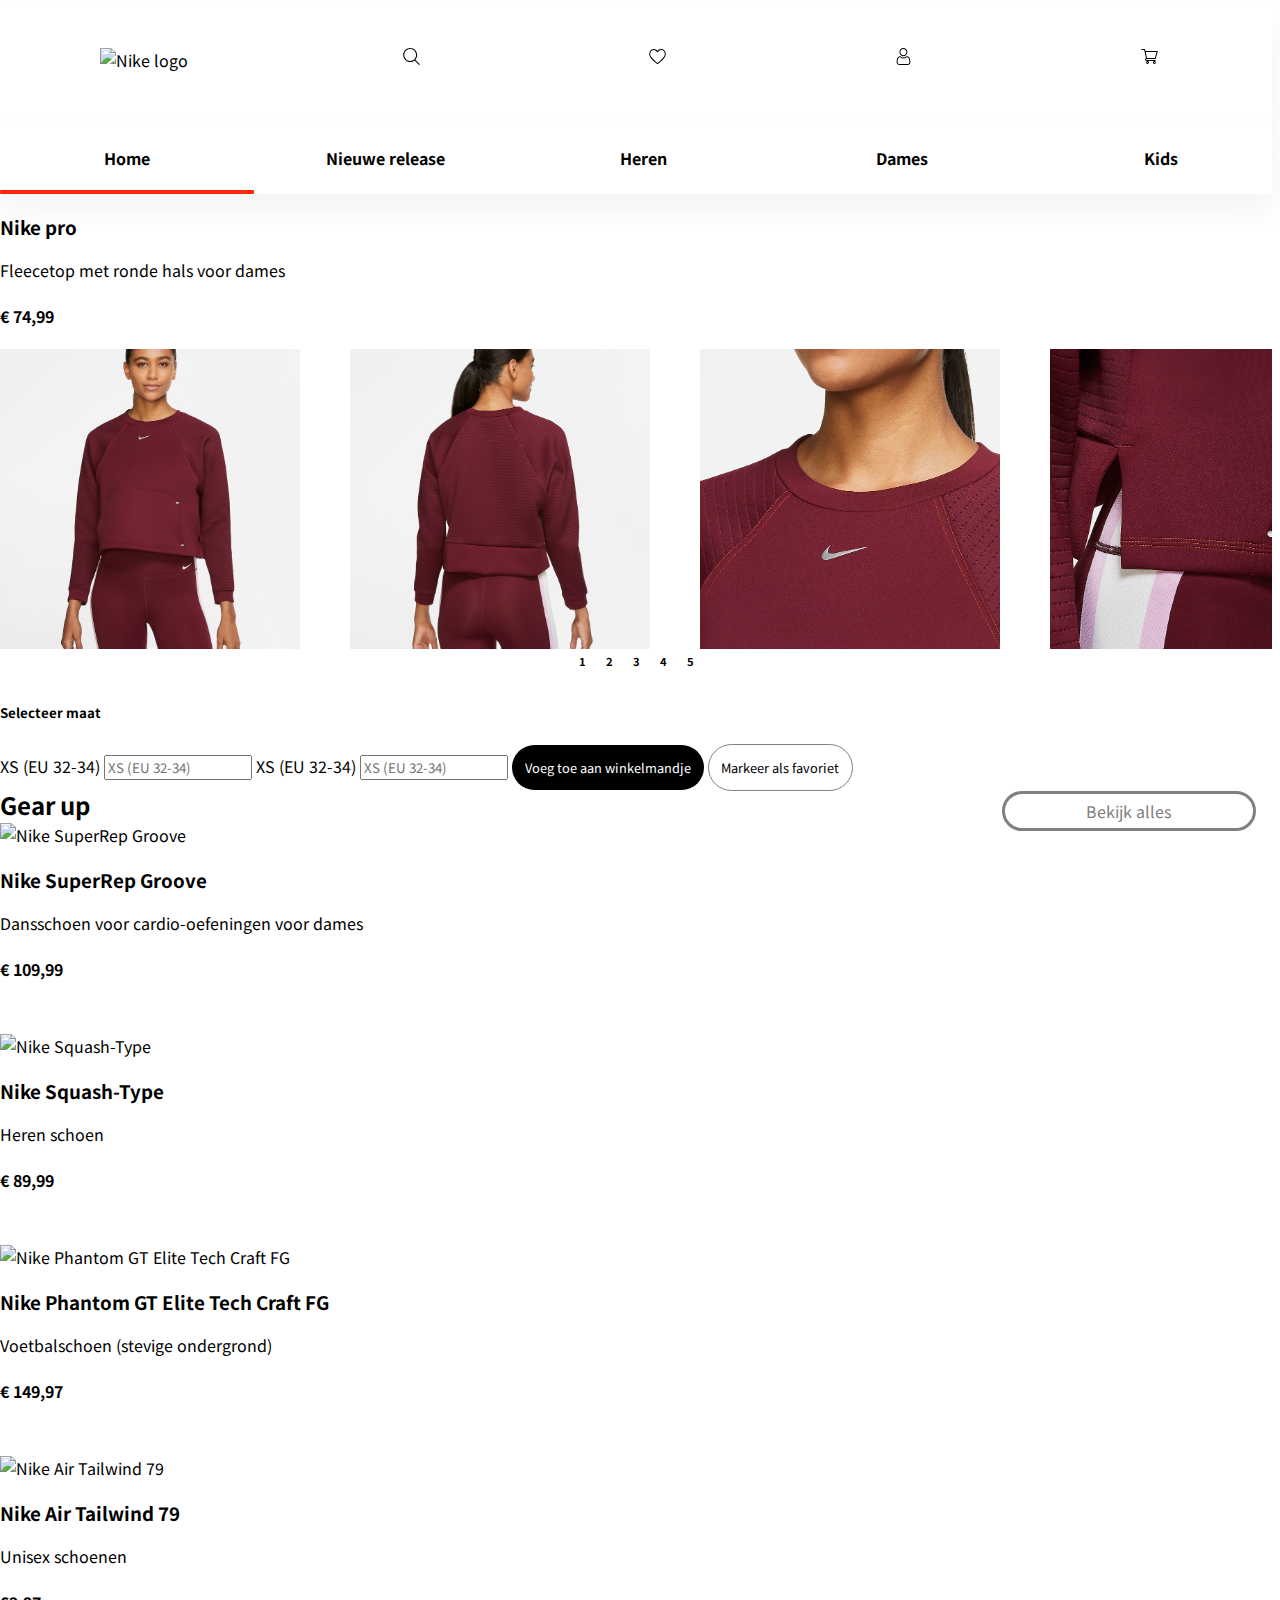
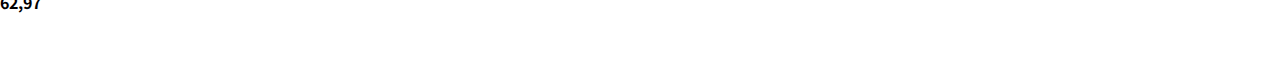
==== index2.html @ 64f0e26f "Add files via upload" ====
<!doctype html>
<html lang="nl">

<head>
  <meta charset="UTF-8">
  <meta name="author" content="Lucia van Groningen">
  <meta name="viewport" content="width=device-width, initial-scale=1">

  <title>Nike</title>

  <link href="styles/style2.css" rel="stylesheet">
  <link rel="preconnect" href="https://fonts.gstatic.com">
  <link href="https://fonts.googleapis.com/css2?family=Noto+Sans+JP:wght@100;300;400;500;700;900&display=swap" rel="stylesheet">

</head>

<header>

  <nav>
    <ul id="Navigatie">
      <li><img src="https://i.pinimg.com/originals/20/60/2d/20602d43cc993811e5a6bd1886af4f33.png" alt="Nike logo"></li>
      <li><img src="./images/search-interface-symbol.svg" alt="Icon search"></li>
      <li><img src="./images/001-heart.svg" alt="Icon wishlist"></li>
      <li><img src="./images/003-user.svg" alt="Icon user"></li>
      <li><img src="./images/002-shopping-cart.svg" alt="Icon shoppingcart"></li>
    </ul>
  </nav>

  <!--bron: https://codepen.io/bennettfeely/pen/MxOrLO-->
  <nav class="black">
    <div class="underline"></div>
    <div class="underline"></div>
    <div class="underline"></div>
    <a onclick="ul(0)">Home</a>
    <a onclick="ul(1)">Nieuwe release</a>
    <a onclick="ul(2)">Heren</a>
    <a onclick="ul(3)">Dames</a>
    <a onclick="ul(4)">Kids</a>
  </nav>
</header>

<body>

  <section>
    <h3>Nike pro</h3>
    <p>Fleecetop met ronde hals voor dames</p>
    <h4>€ 74,99</h4>
  </section>



  <!--bron: https://css-tricks.com/css-only-carousel/-->
  <div class="slider">

    <div class="slides">
      <div id="slide-1">
        <img src="./images/pro-fleecetop-met-ronde-hals-dames-12ZZfQ.jpg" alt="Pro fleecetop met ronde hals dames">
      </div>
      <div id="slide-2">
        <img src="./images/pro-fleecetop-met-ronde-hals-dames-12ZZfQ-1.jpg" alt="Pro fleecetop met ronde hals dames">
      </div>
      <div id="slide-3">
        <img src="./images/pro-fleecetop-met-ronde-hals-dames-12ZZfQ-2.jpg" alt="Pro fleecetop met ronde hals dames">
      </div>
      <div id="slide-4">
        <img src="./images/pro-fleecetop-met-ronde-hals-dames-12ZZfQ-3.jpg" alt="Pro fleecetop met ronde hals dames">
      </div>
      <div id="slide-5">
        <img src="./images/pro-fleecetop-met-ronde-hals-dames-12ZZfQ-4.jpg" alt="Pro fleecetop met ronde hals dames">
      </div>
    </div>
    <a href="#slide-1">1</a>
    <a href="#slide-2">2</a>
    <a href="#slide-3">3</a>
    <a href="#slide-4">4</a>
    <a href="#slide-5">5</a>
  </div>




  <section id="product">
    <h5>Selecteer maat</h5>

    <label class="large-label" for="your-name">
      XS (EU 32-34)
      <input id="your-name" name="your-name" placeholder="XS (EU 32-34)">
</label>
      <label class="large-label" for="your-name">
        XS (EU 32-34)
        <input id="your-name" name="your-name" placeholder="XS (EU 32-34)">
      </label>

  <a href="">Voeg toe aan winkelmandje</a>
  <a href="">Markeer als favoriet</a>
  </section>


  <section id="Gearup">
    <h2>Gear up</h2>
    <a href=""> Bekijk alles</a>

    <section id="schoenen">
      <section>
        <img src="https://static.nike.com/a/images/t_PDP_864_v1/f_auto,b_rgb:f5f5f5/c372decc-56ef-4c8b-a226-6e524dd06023/superrep-groove-dansschoen-cardio-oefeningen-dames-Kzk4Ml.jpg" alt="Nike SuperRep Groove">
        <h3>Nike SuperRep Groove</h3>
        <p>Dansschoen voor cardio-oefeningen voor dames</p>
        <h4>€ 109,99</h4>
      </section>

      <section>
        <img src="https://static.nike.com/a/images/c_limit,w_592,f_auto/t_product_v1/i1-3713950b-8cb1-4521-9f08-b0ad23f3487e/squash-type-herenschoen-VsN0Gf.jpg" alt="Nike Squash-Type">
        <h3>Nike Squash-Type</h3>
        <p>Heren schoen</p>
        <h4>€ 89,99</h4>
      </section>

      <section>
        <img src="https://static.nike.com/a/images/c_limit,w_592,f_auto/t_product_v1/562a90c4-e43f-4e2d-8ecd-390de38e3019/phantom-gt-elite-tech-craft-fg-voetbalschoen-RDJDDx.jpg" alt="Nike Phantom GT Elite Tech Craft FG">
        <h3>Nike Phantom GT Elite Tech Craft FG</h3>
        <p>Voetbalschoen (stevige ondergrond)</p>
        <h4>€ 149,97</h4>
      </section>

      <section>
        <img src="https://static.nike.com/a/images/t_PDP_864_v1/f_auto,b_rgb:f5f5f5/twzljiqrqjmmbgksaz6c/air-tailwind-79-schoen-VrwQ7M.jpg" alt="Nike Air Tailwind 79">
        <h3>Nike Air Tailwind 79</h3>
        <p>Unisex schoenen</p>
        <h4>62,97</h4>
      </section>
    </section>
</section>


  <script src="scripts/script2.js"></script>
</body>




</html>
---- styles/style2.css ----
/* CSS Document */
*, *::after, *::before {
  box-sizing: border-box;
  font-family: 'Noto Sans JP', sans-serif;
}

/* Bron navigatie: https://stackoverflow.com/questions/15710701/horizontal-list-items  */
header {
  background-color: white;
}

body {
  margin-left: auto;
}

ul#Navigatie {
  background: none;
  margin: 0;
  padding: 0;
  height: 10%;
  width: auto;
  display: flex;
}

ul#Navigatie img {
  width: 5vh;
  align-items: center;
  align-content: center;
  margin-top: 1em;
}

ul#Navigatie li {
  display: inline;
  list-style: none;
  margin-left: auto;
  margin-right: auto;
  top: 0px;
  align-items: center;
  padding: 1em;
}

ul#Navigatie li a {
  text-decoration: none;
  font-weight: bolder;
  color: #000;
  height: 50px;
  width: auto;
  display: block;
  text-align: center;
  line-height: 50px;
  color: black;
}

/* menu balk + het lijntje bron: https://codepen.io/bennettfeely/pen/MxOrLO */
:root {
  --underline-height: .5em;
  --transition-duration: .5s;
}

header nav {
  position: relative;
  white-space: nowrap;
  background: white;
  padding: var(--underline-height) 0;
  margin: 0em 0;
  box-shadow: 0 1em 2em rgba(0, 0, 0, 0.05);
}

header nav img {
  width: 25%;
  height: 25%;
  align-items: center;
  align-content: center;
  margin-top: 1em;
}

.underline {
  display: block;
  position: absolute;
  z-index: 0;
  bottom: 0;
  left: 0;
  height: var(--underline-height);
  width: 20%;
  background: black;
  pointer-events: none;
  mix-blend-mode: multiply;
  -webkit-transition: -webkit-transform var(--transition-duration) ease-in-out;
  transition: -webkit-transform var(--transition-duration) ease-in-out;
  transition: transform var(--transition-duration) ease-in-out;
  transition: transform var(--transition-duration) ease-in-out, -webkit-transform var(--transition-duration) ease-in-out;
}

a {
  display: inline-block;
  z-index: 10;
  width: 20%;
  padding: 1em 0;
  text-align: center;
  cursor: pointer;
  font-weight: bolder;
  color: black;
}

nav.black .underline {
  background: #FF2803;
  border-radius: .25em;
  height: calc(var(--underline-height) / 2);
  mix-blend-mode: initial;
}






/* Carousel bron: https://css-tricks.com/css-only-carousel/ */

* {
  box-sizing: border-box;
}

.slider {
  width: 100%;
  text-align: center;
  overflow: hidden;
  font-size: .7em;
}

.slides {
  display: flex;

  overflow-x: auto;
  scroll-snap-type: x mandatory;

  scroll-behavior: smooth;
  -webkit-overflow-scrolling: touch;

}
.slides::-webkit-scrollbar {
  width: 10px;
  height: 4px;
}
.slides::-webkit-scrollbar-thumb {
  background: black;
  border-radius: 1em;
}
.slides::-webkit-scrollbar-track {
  background: transparent;
}
.slides > div {
  scroll-snap-align: start;
  flex-shrink: 0;
  width: 300px;
  height: 300px;
  margin-right: 50px;
  border-radius: 10px;
  background: #eee;
  transform-origin: center center;
  transform: scale(1);
  transition: transform 0.5s;
  position: relative;

  display: flex;
  justify-content: center;
  align-items: center;
}
.slides > div:target {
/*   transform: scale(0.8); */
}

.slides img {
  object-fit: cover;
  position: absolute;
  top: 0;
  left: 0;
  width: 100%;
  height: 100%;
}

.slider > a {
  display: inline-flex;
  width: 1.5rem;
  height: 1.5rem;
  background: white;
  text-decoration: none;
  align-items: center;
  justify-content: center;
  border-radius: 50%;
  margin: 0 0 0.5rem 0;
  position: relative;
}
.slider > a:active {
  top: 1px;
  color: red;
}
.slider > a:focus {
  color: red;
}

@supports (scroll-snap-type) {
  .slider > a {
    display: none;
  }
}


#product a {
  font-size: .8em;
  font-weight: normal;
  text-decoration: none;
  background-color: black;
  color: white;
  border-radius: 5em;
  padding: 1em;
  width: auto;

}

#product a:visited {
  text-decoration: none;
  border: solid grey;
  color: white;
}

#product a:hover, a:focus {
  text-decoration: none;
  color: white;
  background-color: #404040;
}


#product a:last-child {
  font-size: .8em;
  font-weight: normal;
  text-decoration: none;
  background-color: white;
  border: solid grey .1em;
  color: black;
  border-radius: 5em;
  padding: 1em;
  width: auto;

}

#product a:last-child:visited {
  text-decoration: none;
  border: solid grey;
  color: black;
}

#product a:last-child:hover, a:focus {
  text-decoration: none;
  color: black;
  border: solid black;
}

#Gearup {
  position: relative;
  display: flex;
}

#Gearup section {
  padding: 1em 1em 1em 0em;
}

#Gearup img {
  width: 40vw;
  height: 40vw;
}

#Gearup a {
  position: absolute;
  top: 0em;
  right: 1em;
}

#Gearup h2 {
  position: absolute;
  top: -1em;
}

#Gearup a {
  font-weight: normal;
  text-decoration: none;
  color: black;
  border: solid;
  border-radius: 5em;
  padding: .3em;
}

#Gearup a:visited {
  text-decoration: none;
  color: grey;
}

#Gearup a:hover, a:focus {
  text-decoration: none;
  color: red;
}
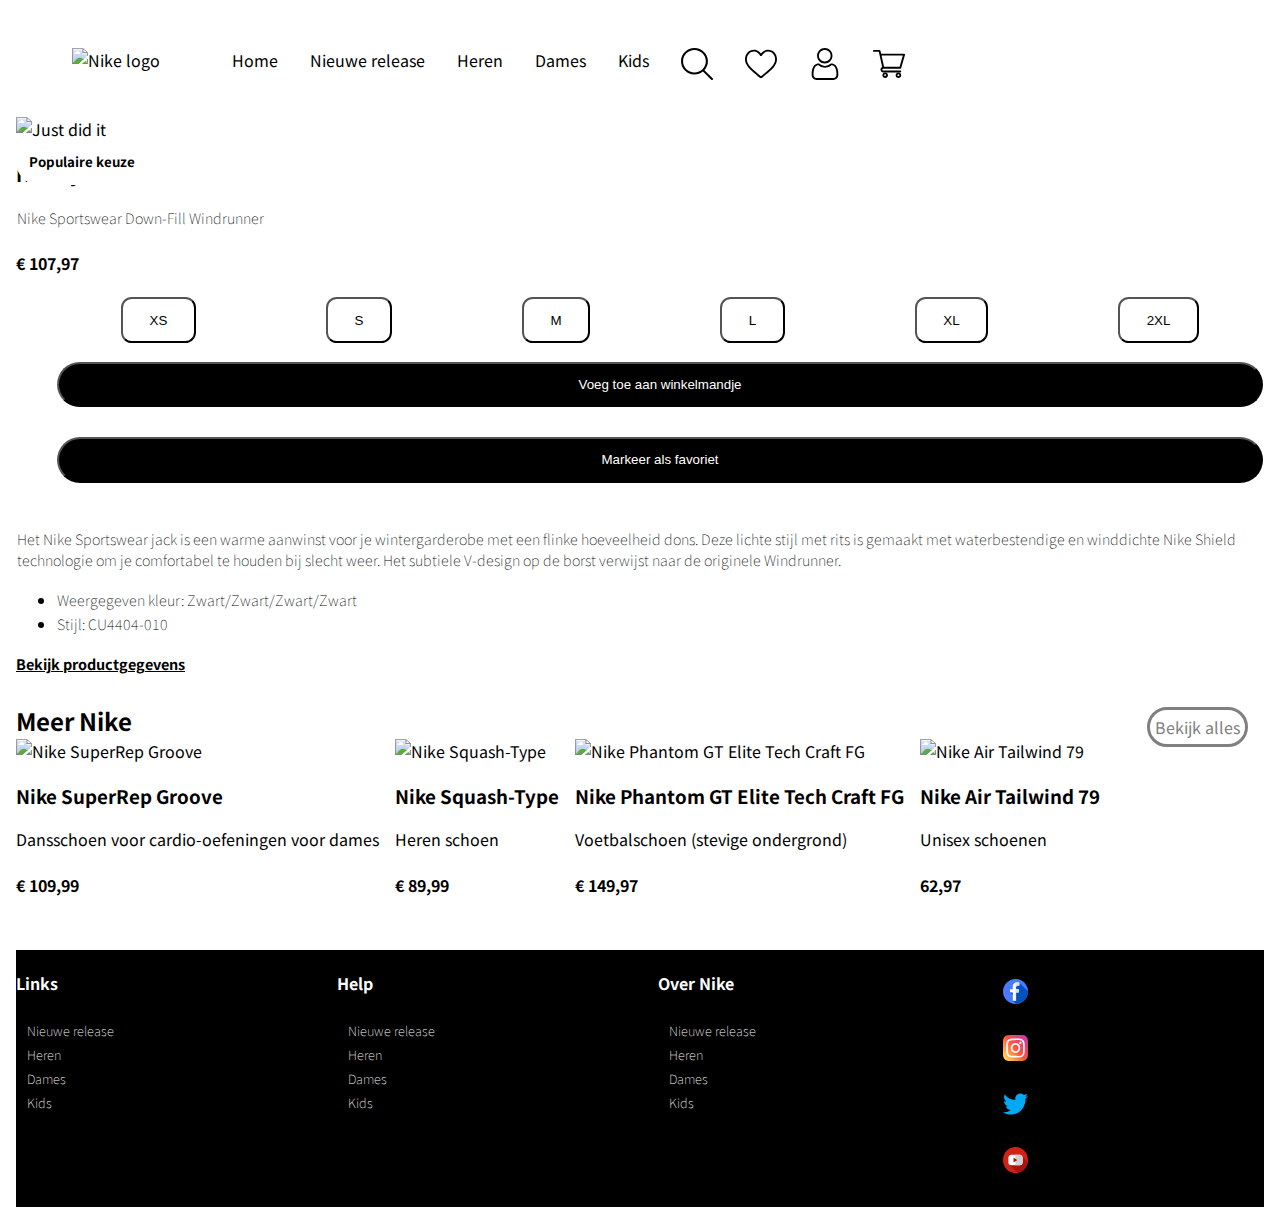
==== commit cdf40851: "Add files via upload" ====
--- a/index2.html
+++ b/index2.html
@@ -8,134 +8,169 @@
 
   <title>Nike</title>
 
-  <link href="styles/style2.css" rel="stylesheet">
+  <link href="styles/style.css" rel="stylesheet">
   <link rel="preconnect" href="https://fonts.gstatic.com">
   <link href="https://fonts.googleapis.com/css2?family=Noto+Sans+JP:wght@100;300;400;500;700;900&display=swap" rel="stylesheet">
 
 </head>
 
-<header>
-
-  <nav>
-    <ul id="Navigatie">
-      <li><img src="https://i.pinimg.com/originals/20/60/2d/20602d43cc993811e5a6bd1886af4f33.png" alt="Nike logo"></li>
-      <li><img src="./images/search-interface-symbol.svg" alt="Icon search"></li>
-      <li><img src="./images/001-heart.svg" alt="Icon wishlist"></li>
-      <li><img src="./images/003-user.svg" alt="Icon user"></li>
-      <li><img src="./images/002-shopping-cart.svg" alt="Icon shoppingcart"></li>
-    </ul>
-  </nav>
-
-  <!--bron: https://codepen.io/bennettfeely/pen/MxOrLO-->
-  <nav class="black">
-    <div class="underline"></div>
-    <div class="underline"></div>
-    <div class="underline"></div>
-    <a onclick="ul(0)">Home</a>
-    <a onclick="ul(1)">Nieuwe release</a>
-    <a onclick="ul(2)">Heren</a>
-    <a onclick="ul(3)">Dames</a>
-    <a onclick="ul(4)">Kids</a>
-  </nav>
-</header>
-
 <body>
 
-  <section>
-    <h3>Nike pro</h3>
-    <p>Fleecetop met ronde hals voor dames</p>
-    <h4>€ 74,99</h4>
-  </section>
+  <header>
+    <nav>
+      <!-- afbeelding met link: http://www.codecenter.nl/pr/code/html/aflinks-->
+
+      <ul>
+        <li> <a href="index.html"><img src="https://i.pinimg.com/originals/20/60/2d/20602d43cc993811e5a6bd1886af4f33.png" alt="Nike logo"></a>
+        </li>
+        <ul>
+          <li><a href="">Home</a></li>
+          <li><a href="">Nieuwe release</a></li>
+          <li><a href="">Heren</a></li>
+          <li><a href="">Dames</a></li>
+          <li><a href="">Kids</a></li>
+        </ul>
+        <li><img src="./images/search-interface-symbol.svg" alt="Icon search"></li>
+        <li><img src="./images/001-heart.svg" alt="Icon wishlist"></li>
+        <li><img src="./images/003-user.svg" alt="Icon user"></li>
+        <li><img src="./images/002-shopping-cart.svg" alt="Icon shoppingcart"></li>
+      </ul>
+    </nav>
+  </header>
+
+
+  <section id="detailfoto">
+    <h5>Populaire keuze</h5>
+    <img src="https://static.nike.com/a/images/t_PDP_864_v1/f_auto,b_rgb:f5f5f5/4f3a666c-b4cb-4ab6-b92a-3da6d69ba32e/sportswear-down-fill-windrunner-herenjack-6ZTdZP.jpg" alt="Just did it">
+    <h3>Herenjack</h3>
+    <p>Nike Sportswear Down-Fill Windrunner</p>
+    <h4>€ 107,97</h4>
+
+    <ul id="maten">
+                <li><button>XS</button></li>
+    						<li><button>S</button></li>
+    						<li><button>M</button></li>
+    						<li><button>L</button></li>
+    						<li><button>XL</button></li>
+    						<li><button>2XL</button></li>
+    					</ul>
+  <ul id="voegtoe">
+    <li><button>Voeg toe aan winkelmandje</button></li>
+    <li><button>Markeer als favoriet</button></li>
+  </ul>
+
+  <p>Het Nike Sportswear jack is een warme aanwinst voor je wintergarderobe met een flinke hoeveelheid dons. Deze lichte stijl met rits is gemaakt met waterbestendige en winddichte Nike Shield technologie om je comfortabel te houden bij slecht weer. Het subtiele V-design op de borst verwijst naar de originele Windrunner.</p>
+<ul>
+  <li>Weergegeven kleur: Zwart/Zwart/Zwart/Zwart</li>
+  <li>Stijl: CU4404-010</li>
+</ul>
+
+<a href="">Bekijk productgegevens</a>
+
+<p> </p>
+
+</section>
 
 
 
-  <!--bron: https://css-tricks.com/css-only-carousel/-->
-  <div class="slider">
+<section id="Gearup">
+  <h2>Meer Nike</h2>
+  <a href=""> Bekijk alles</a>
 
-    <div class="slides">
-      <div id="slide-1">
-        <img src="./images/pro-fleecetop-met-ronde-hals-dames-12ZZfQ.jpg" alt="Pro fleecetop met ronde hals dames">
-      </div>
-      <div id="slide-2">
-        <img src="./images/pro-fleecetop-met-ronde-hals-dames-12ZZfQ-1.jpg" alt="Pro fleecetop met ronde hals dames">
-      </div>
-      <div id="slide-3">
-        <img src="./images/pro-fleecetop-met-ronde-hals-dames-12ZZfQ-2.jpg" alt="Pro fleecetop met ronde hals dames">
-      </div>
-      <div id="slide-4">
-        <img src="./images/pro-fleecetop-met-ronde-hals-dames-12ZZfQ-3.jpg" alt="Pro fleecetop met ronde hals dames">
-      </div>
-      <div id="slide-5">
-        <img src="./images/pro-fleecetop-met-ronde-hals-dames-12ZZfQ-4.jpg" alt="Pro fleecetop met ronde hals dames">
-      </div>
-    </div>
-    <a href="#slide-1">1</a>
-    <a href="#slide-2">2</a>
-    <a href="#slide-3">3</a>
-    <a href="#slide-4">4</a>
-    <a href="#slide-5">5</a>
-  </div>
+  <section id="schoenen">
+    <section>
+      <img src="https://static.nike.com/a/images/t_PDP_864_v1/f_auto,b_rgb:f5f5f5/c372decc-56ef-4c8b-a226-6e524dd06023/superrep-groove-dansschoen-cardio-oefeningen-dames-Kzk4Ml.jpg" alt="Nike SuperRep Groove">
+      <h3>Nike SuperRep Groove</h3>
+      <p>Dansschoen voor cardio-oefeningen voor dames</p>
+      <h4>€ 109,99</h4>
+    </section>
+
+    <section>
+      <img src="https://static.nike.com/a/images/c_limit,w_592,f_auto/t_product_v1/i1-3713950b-8cb1-4521-9f08-b0ad23f3487e/squash-type-herenschoen-VsN0Gf.jpg" alt="Nike Squash-Type">
+      <h3>Nike Squash-Type</h3>
+      <p>Heren schoen</p>
+      <h4>€ 89,99</h4>
+    </section>
+
+    <section>
+      <img src="https://static.nike.com/a/images/c_limit,w_592,f_auto/t_product_v1/562a90c4-e43f-4e2d-8ecd-390de38e3019/phantom-gt-elite-tech-craft-fg-voetbalschoen-RDJDDx.jpg" alt="Nike Phantom GT Elite Tech Craft FG">
+      <h3>Nike Phantom GT Elite Tech Craft FG</h3>
+      <p>Voetbalschoen (stevige ondergrond)</p>
+      <h4>€ 149,97</h4>
+    </section>
+
+    <section>
+      <img src="https://static.nike.com/a/images/t_PDP_864_v1/f_auto,b_rgb:f5f5f5/twzljiqrqjmmbgksaz6c/air-tailwind-79-schoen-VrwQ7M.jpg" alt="Nike Air Tailwind 79">
+      <h3>Nike Air Tailwind 79</h3>
+      <p>Unisex schoenen</p>
+      <h4>62,97</h4>
+    </section>
+  </section>
+
+</section>
 
 
 
 
-  <section id="product">
-    <h5>Selecteer maat</h5>
-
-    <label class="large-label" for="your-name">
-      XS (EU 32-34)
-      <input id="your-name" name="your-name" placeholder="XS (EU 32-34)">
-</label>
-      <label class="large-label" for="your-name">
-        XS (EU 32-34)
-        <input id="your-name" name="your-name" placeholder="XS (EU 32-34)">
-      </label>
-
-  <a href="">Voeg toe aan winkelmandje</a>
-  <a href="">Markeer als favoriet</a>
-  </section>
-
-
-  <section id="Gearup">
-    <h2>Gear up</h2>
-    <a href=""> Bekijk alles</a>
-
-    <section id="schoenen">
-      <section>
-        <img src="https://static.nike.com/a/images/t_PDP_864_v1/f_auto,b_rgb:f5f5f5/c372decc-56ef-4c8b-a226-6e524dd06023/superrep-groove-dansschoen-cardio-oefeningen-dames-Kzk4Ml.jpg" alt="Nike SuperRep Groove">
-        <h3>Nike SuperRep Groove</h3>
-        <p>Dansschoen voor cardio-oefeningen voor dames</p>
-        <h4>€ 109,99</h4>
-      </section>
-
-      <section>
-        <img src="https://static.nike.com/a/images/c_limit,w_592,f_auto/t_product_v1/i1-3713950b-8cb1-4521-9f08-b0ad23f3487e/squash-type-herenschoen-VsN0Gf.jpg" alt="Nike Squash-Type">
-        <h3>Nike Squash-Type</h3>
-        <p>Heren schoen</p>
-        <h4>€ 89,99</h4>
-      </section>
-
-      <section>
-        <img src="https://static.nike.com/a/images/c_limit,w_592,f_auto/t_product_v1/562a90c4-e43f-4e2d-8ecd-390de38e3019/phantom-gt-elite-tech-craft-fg-voetbalschoen-RDJDDx.jpg" alt="Nike Phantom GT Elite Tech Craft FG">
-        <h3>Nike Phantom GT Elite Tech Craft FG</h3>
-        <p>Voetbalschoen (stevige ondergrond)</p>
-        <h4>€ 149,97</h4>
-      </section>
-
-      <section>
-        <img src="https://static.nike.com/a/images/t_PDP_864_v1/f_auto,b_rgb:f5f5f5/twzljiqrqjmmbgksaz6c/air-tailwind-79-schoen-VrwQ7M.jpg" alt="Nike Air Tailwind 79">
-        <h3>Nike Air Tailwind 79</h3>
-        <p>Unisex schoenen</p>
-        <h4>62,97</h4>
-      </section>
-    </section>
-</section>
-
-
-  <script src="scripts/script2.js"></script>
+  <script src="scripts/script.js"></script>
 </body>
 
 
 
 
+
+
+
+
+<footer>
+  <nav>
+    <div class="footer">
+
+<div class="div1">
+  <h4>Links</h4>
+      <ul>
+        <li> <a href="">Nieuwe release</a></li>
+        <li> <a href="">Heren</a></li>
+        <li> <a href="">Dames</a></li>
+        <li> <a href="">Kids</a></li>
+      </ul>
+</div>
+
+
+<div class="div2">
+<h4>Help</h4>
+      <ul>
+        <li> <a href="">Nieuwe release</a></li>
+        <li> <a href="">Heren</a></li>
+        <li> <a href="">Dames</a></li>
+        <li> <a href="">Kids</a></li>
+      </ul>
+</div>
+
+<div class="div3">
+  <h4>Over Nike</h4>
+      <ul>
+        <li> <a href="">Nieuwe release</a></li>
+        <li> <a href="">Heren</a></li>
+        <li> <a href="">Dames</a></li>
+        <li> <a href="">Kids</a></li>
+      </ul>
+</div>
+
+
+
+<div class="div4">
+      <ul>
+        <li> <a href=""><img src="./images/003-facebook.svg" alt="Facebook"></a></li>
+        <li> <a href=""><img src="./images/002-instagram.svg" alt="Facebook"></a></li>
+        <li> <a href=""><img src="./images/004-twitter.svg" alt="Facebook"></a></li>
+        <li> <a href=""><img src="./images/001-youtube.svg" alt="Facebook"></a></li>
+      </ul>
+</div>
+
+</div>
+  </nav>
+</footer>
+
+
 </html>
--- a/styles/style.css
+++ b/styles/style.css
@@ -0,0 +1,329 @@
+/* CSS Document */
+*, *::after, *::before {
+  box-sizing: border-box;
+}
+
+/* Bron navigatie: https://stackoverflow.com/questions/15710701/horizontal-list-items  */
+header {
+  background-color: white;
+}
+
+body {
+  font-family: 'Noto Sans JP', sans-serif;
+  font-size: 16px;
+  margin: 1em;
+}
+
+header {
+  display: flex;
+  width: 100%;
+  position: sticky;
+}
+
+header img {
+  width: 2em;
+}
+
+header ul {
+  display: flex;
+}
+
+header li {
+  align-items: center;
+  list-style: none;
+  text-decoration: none;
+  padding: 1em;
+}
+
+/* Bron geen word wrap: https://stackoverflow.com/questions/4652654/how-to-turn-off-word-wrapping-in-html  */
+header a {
+  text-decoration: none;
+  color: black;
+  white-space: nowrap;
+}
+
+header a:hover, a:hover {
+  color: black;
+  text-decoration: underline;
+}
+
+#Uitgelicht a {
+  text-decoration: none;
+  color: black;
+  white-space: nowrap;
+}
+
+
+#Uitgelicht a:hover, a:focus {
+  color: black;
+  text-decoration: underline;
+}
+
+
+#Uitgelicht {
+  position: relative;
+}
+
+
+#Uitgelicht img {
+  width: 100%;
+  height: 25em;
+}
+
+
+#Uitgelicht h2 {
+  position: absolute;
+  color: black;
+  bottom: 3.5em;
+  left: 1em;
+  margin: 0;
+  border-radius: 1em;
+}
+
+
+#Uitgelicht a {
+  position: absolute;
+  bottom: .1em;
+  margin: 1em;
+  padding: 1.2em;
+  color: black;
+  background-color: white;
+  border-radius: 3em;
+  font-weight: bolder;
+  font-size: 1em;
+  text-decoration: none;
+  width: auto;
+  white-space: nowrap;
+}
+
+
+#Uitgelicht a:first-of-type {
+  position: absolute;
+  left: 8em;
+}
+
+#Uitgelicht a:hover {
+  box-shadow: 0px 5px 25px -5px #C5C038;
+  background-color: #C5C038;
+  color: black;
+  text-decoration: none;
+  -webkit-transform: scale(1.03);
+  transform: scale(1.03);
+}
+
+
+#Gearup, #Trending {
+  position: relative;
+  display: flex;
+}
+
+#Gearup section, #Trending section {
+  padding: 1em 1em 1em 0em;
+}
+
+#Gearup img, #Trending img {
+  width: 40vw;
+  height: 40vw;
+}
+
+#Gearup a, #Trending a {
+  position: absolute;
+  top: 0em;
+  right: 1em;
+  width: auto;
+  padding: 2em;
+  background-color: white;
+  font-weight: normal;
+  text-decoration: none;
+  color: black;
+  border: solid;
+  border-radius: 5em;
+  padding: .3em;
+  z-index: 5;
+}
+
+#Gearup a:visited, #Trending a:visited {
+  text-decoration: none;
+  color: grey;
+}
+
+#Gearup a:hover, a:focus, #Trending a:hover, a:focus {
+  text-decoration: none;
+  color: red;
+}
+
+#Gearup h2, #Trending h2 {
+  position: absolute;
+  top: -1em;
+}
+
+
+#Trending p:first-of-type {
+  position: relative;
+  color: #FA5302;
+  font-weight: bold;
+  margin-top: -2.5em;
+  margin-left: .4em;
+
+}
+
+#schoenen {
+  display: flex;
+  justify-content: flex-start;
+  overflow: auto
+}
+
+#schoenen::-webkit-scrollbar {
+  ​​​​​​​​display: none;
+  padding: 1em;
+  margin-left: -1em;
+  margin-top: 2em;
+}
+
+
+
+
+#shopdecollectie figure {
+  display: flex;
+  flex-direction: column;
+  position: relative;
+  margin: 0;
+  padding: 1em;
+}
+
+#shopdecollectie img {
+  width: 100%;
+  height: 40vw;
+}
+
+#shopdecollectie a {
+  position: absolute;
+  bottom: 1em;
+  margin: 1em;
+  left: 0.8em;
+  padding: 1em;
+  color: black;
+  background-color: white;
+  border-radius: 3em;
+  font-weight: bolder;
+  font-size: 1em;
+  text-decoration: none;
+}
+
+#shopdecollectie a:hover, a:focus {
+  box-shadow: 0px 5px 25px -5px black;
+  background-color: black;
+  color: white;
+  -webkit-transform: scale(1.03);
+  transform: scale(1.03);
+}
+
+footer {
+background-color: black;
+color: white;
+}
+
+/* Bron grid maker:  https://cssgrid-generator.netlify.app/  */
+
+.footer {
+display: grid;
+grid-template-rows: (1, 1fr);
+grid-row-gap: 0px;
+}
+
+.div1 { grid-area: 1 / 1 / 2 / 2; }
+.div2 { grid-area: 1 / 2 / 2 / 3; }
+.div3 { grid-area: 1 / 3 / 2 / 4; }
+.div4 { grid-area: 1 / 4 / 2 / 5; }
+
+footer ul {
+  list-style: none;
+  display: grid;
+  grid-template-rows: 1fr 1fr 1fr 1fr;
+  column-gap: 2em;
+}
+
+footer li {
+  margin-left: -1.8em;
+}
+
+footer ul li a {
+  color: white;
+  text-decoration: none;
+  font-weight: lighter;
+  font-size: .8em;
+}
+
+footer img {
+  width: 2em;
+  height: 2em;
+  margin: 1em;
+}
+
+
+/* Detail pagina  */
+
+#detailfoto {
+  position: relative;
+}
+
+#detailfoto h5 {
+  position: absolute;
+  background-color: white;
+  padding: 1em;
+  border-radius: 3em;
+}
+
+#detailfoto img {
+height: 45em;
+width: 100%;
+}
+
+
+#detailfoto p, #detailfoto li {
+font-size: .9em;
+font-weight: lighter;
+padding: .1em;
+}
+
+#detailfoto a {
+  font-size: .9em;
+  font-weight: bold;
+  color: black;
+}
+
+/* https://css-tricks.com/a-complete-guide-to-links-and-buttons/ & Boek html & css van jon duckett */
+
+#maten {
+  display: flex;
+  justify-content: space-around;
+  list-style: none;
+}
+
+#maten button, #voegtoe button {
+
+  padding: 1em 2em;
+  background-color: white;
+  border-radius: .8em;
+}
+
+#maten button:hover, #voegtoe button:hover {
+  background-color:  black;
+  color: white;
+}
+
+#voegtoe {
+  list-style: none;
+}
+
+#voegtoe button {
+  width: 100%;
+  margin: 0em 0em 2em 0em;
+  border-radius: 5em;
+  background-color: black;
+  color: white;
+}
+
+#voegtoe button:hover {
+  background-color: grey;
+}
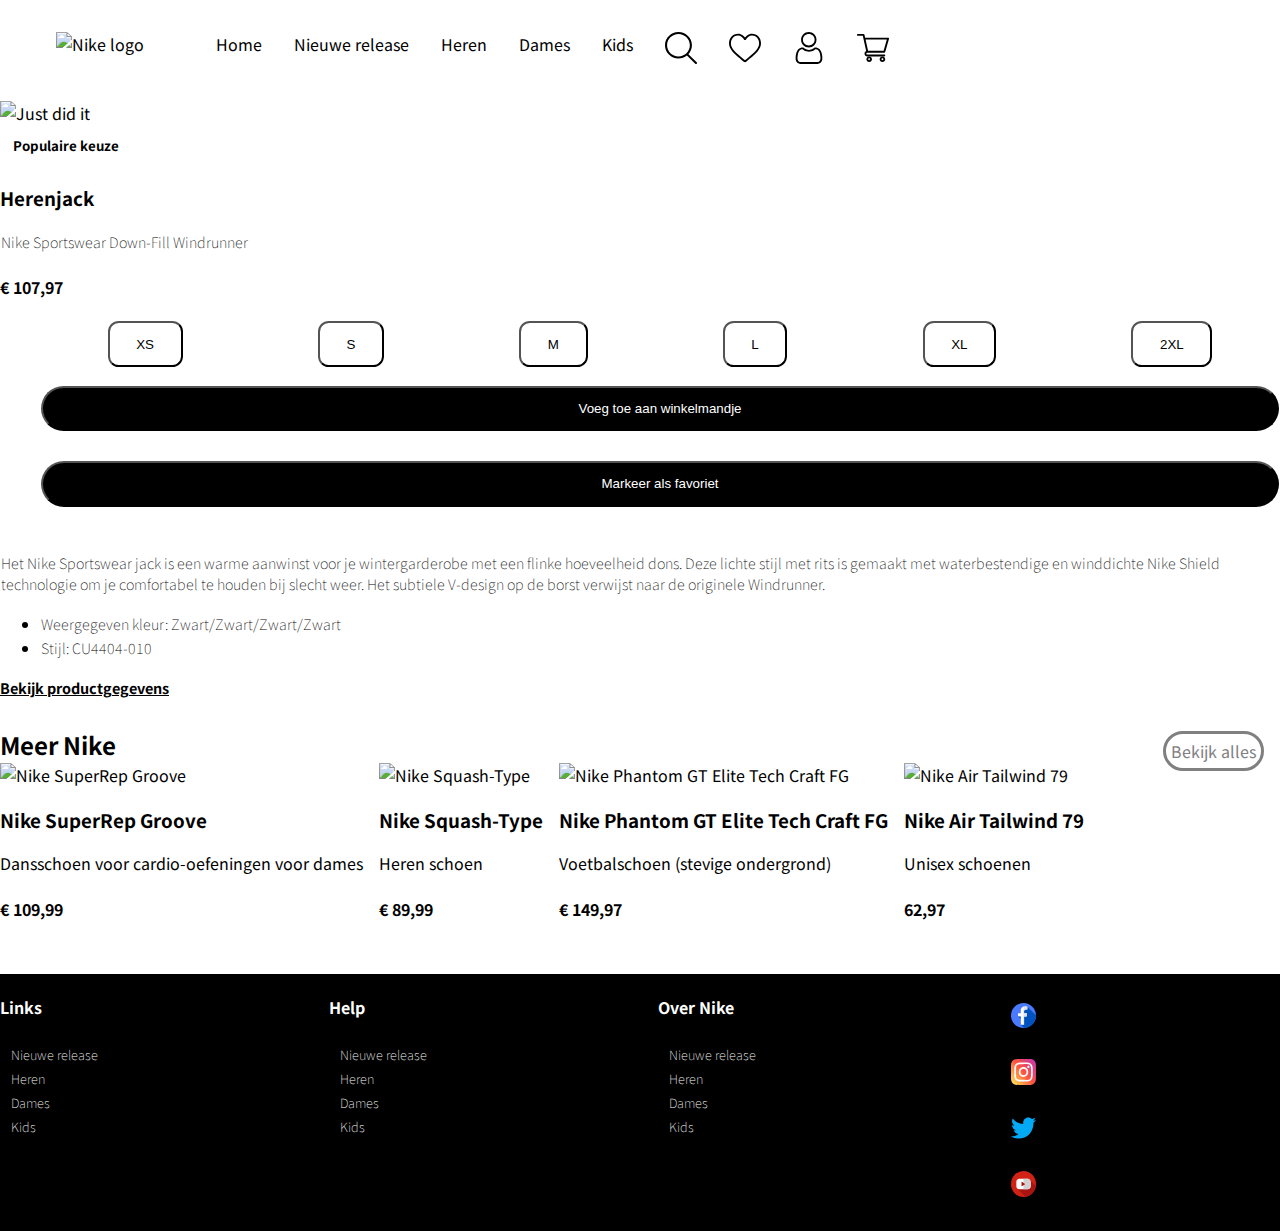
==== commit 5f50b31f: "Add files via upload" ====
--- a/index2.html
+++ b/index2.html
@@ -19,7 +19,6 @@
   <header>
     <nav>
       <!-- afbeelding met link: http://www.codecenter.nl/pr/code/html/aflinks-->
-
       <ul>
         <li> <a href="index.html"><img src="https://i.pinimg.com/originals/20/60/2d/20602d43cc993811e5a6bd1886af4f33.png" alt="Nike logo"></a>
         </li>
@@ -38,76 +37,85 @@
     </nav>
   </header>
 
-
+<!-- Detail foto met bijbehorende details -->
   <section id="detailfoto">
     <h5>Populaire keuze</h5>
     <img src="https://static.nike.com/a/images/t_PDP_864_v1/f_auto,b_rgb:f5f5f5/4f3a666c-b4cb-4ab6-b92a-3da6d69ba32e/sportswear-down-fill-windrunner-herenjack-6ZTdZP.jpg" alt="Just did it">
+    <article>
+      <button class="wish" aria-label="Add to Favorites">&#x1F494;</button>
+    </article>
+
     <h3>Herenjack</h3>
     <p>Nike Sportswear Down-Fill Windrunner</p>
     <h4>€ 107,97</h4>
 
+<!-- Maten selecteren -->
+
     <ul id="maten">
-                <li><button>XS</button></li>
-    						<li><button>S</button></li>
-    						<li><button>M</button></li>
-    						<li><button>L</button></li>
-    						<li><button>XL</button></li>
-    						<li><button>2XL</button></li>
-    					</ul>
-  <ul id="voegtoe">
-    <li><button>Voeg toe aan winkelmandje</button></li>
-    <li><button>Markeer als favoriet</button></li>
-  </ul>
+      <li><button>XS</button></li>
+      <li><button>S</button></li>
+      <li><button>M</button></li>
+      <li><button>L</button></li>
+      <li><button>XL</button></li>
+      <li><button>2XL</button></li>
+    </ul>
 
-  <p>Het Nike Sportswear jack is een warme aanwinst voor je wintergarderobe met een flinke hoeveelheid dons. Deze lichte stijl met rits is gemaakt met waterbestendige en winddichte Nike Shield technologie om je comfortabel te houden bij slecht weer. Het subtiele V-design op de borst verwijst naar de originele Windrunner.</p>
-<ul>
-  <li>Weergegeven kleur: Zwart/Zwart/Zwart/Zwart</li>
-  <li>Stijl: CU4404-010</li>
-</ul>
+<!-- Buttons in winkelmandje en markeer als favoriet -->
+    <ul id="voegtoe">
+      <li><button>Voeg toe aan winkelmandje</button></li>
+      <li><button>Markeer als favoriet</button></li>
+    </ul>
 
-<a href="">Bekijk productgegevens</a>
+    <p>Het Nike Sportswear jack is een warme aanwinst voor je wintergarderobe met een flinke hoeveelheid dons. Deze lichte stijl met rits is gemaakt met waterbestendige en winddichte Nike Shield technologie om je comfortabel te houden bij slecht
+      weer. Het subtiele V-design op de borst verwijst naar de originele Windrunner.</p>
+    <ul>
+      <li>Weergegeven kleur: Zwart/Zwart/Zwart/Zwart</li>
+      <li>Stijl: CU4404-010</li>
+    </ul>
 
-<p> </p>
+    <a href="">Bekijk productgegevens</a>
 
-</section>
+    <p> </p>
+
+  </section>
 
 
 
-<section id="Gearup">
-  <h2>Meer Nike</h2>
-  <a href=""> Bekijk alles</a>
+  <section id="Gearup">
+    <h2>Meer Nike</h2>
+    <a href=""> Bekijk alles</a>
 
-  <section id="schoenen">
-    <section>
-      <img src="https://static.nike.com/a/images/t_PDP_864_v1/f_auto,b_rgb:f5f5f5/c372decc-56ef-4c8b-a226-6e524dd06023/superrep-groove-dansschoen-cardio-oefeningen-dames-Kzk4Ml.jpg" alt="Nike SuperRep Groove">
-      <h3>Nike SuperRep Groove</h3>
-      <p>Dansschoen voor cardio-oefeningen voor dames</p>
-      <h4>€ 109,99</h4>
+    <section id="schoenen">
+      <section>
+        <img src="https://static.nike.com/a/images/t_PDP_864_v1/f_auto,b_rgb:f5f5f5/c372decc-56ef-4c8b-a226-6e524dd06023/superrep-groove-dansschoen-cardio-oefeningen-dames-Kzk4Ml.jpg" alt="Nike SuperRep Groove">
+        <h3>Nike SuperRep Groove</h3>
+        <p>Dansschoen voor cardio-oefeningen voor dames</p>
+        <h4>€ 109,99</h4>
+      </section>
+
+      <section>
+        <img src="https://static.nike.com/a/images/c_limit,w_592,f_auto/t_product_v1/i1-3713950b-8cb1-4521-9f08-b0ad23f3487e/squash-type-herenschoen-VsN0Gf.jpg" alt="Nike Squash-Type">
+        <h3>Nike Squash-Type</h3>
+        <p>Heren schoen</p>
+        <h4>€ 89,99</h4>
+      </section>
+
+      <section>
+        <img src="https://static.nike.com/a/images/c_limit,w_592,f_auto/t_product_v1/562a90c4-e43f-4e2d-8ecd-390de38e3019/phantom-gt-elite-tech-craft-fg-voetbalschoen-RDJDDx.jpg" alt="Nike Phantom GT Elite Tech Craft FG">
+        <h3>Nike Phantom GT Elite Tech Craft FG</h3>
+        <p>Voetbalschoen (stevige ondergrond)</p>
+        <h4>€ 149,97</h4>
+      </section>
+
+      <section>
+        <img src="https://static.nike.com/a/images/t_PDP_864_v1/f_auto,b_rgb:f5f5f5/twzljiqrqjmmbgksaz6c/air-tailwind-79-schoen-VrwQ7M.jpg" alt="Nike Air Tailwind 79">
+        <h3>Nike Air Tailwind 79</h3>
+        <p>Unisex schoenen</p>
+        <h4>62,97</h4>
+      </section>
     </section>
 
-    <section>
-      <img src="https://static.nike.com/a/images/c_limit,w_592,f_auto/t_product_v1/i1-3713950b-8cb1-4521-9f08-b0ad23f3487e/squash-type-herenschoen-VsN0Gf.jpg" alt="Nike Squash-Type">
-      <h3>Nike Squash-Type</h3>
-      <p>Heren schoen</p>
-      <h4>€ 89,99</h4>
-    </section>
-
-    <section>
-      <img src="https://static.nike.com/a/images/c_limit,w_592,f_auto/t_product_v1/562a90c4-e43f-4e2d-8ecd-390de38e3019/phantom-gt-elite-tech-craft-fg-voetbalschoen-RDJDDx.jpg" alt="Nike Phantom GT Elite Tech Craft FG">
-      <h3>Nike Phantom GT Elite Tech Craft FG</h3>
-      <p>Voetbalschoen (stevige ondergrond)</p>
-      <h4>€ 149,97</h4>
-    </section>
-
-    <section>
-      <img src="https://static.nike.com/a/images/t_PDP_864_v1/f_auto,b_rgb:f5f5f5/twzljiqrqjmmbgksaz6c/air-tailwind-79-schoen-VrwQ7M.jpg" alt="Nike Air Tailwind 79">
-      <h3>Nike Air Tailwind 79</h3>
-      <p>Unisex schoenen</p>
-      <h4>62,97</h4>
-    </section>
   </section>
-
-</section>
 
 
 
@@ -117,58 +125,51 @@
 
 
 
-
-
-
-
-
 <footer>
   <nav>
     <div class="footer">
 
-<div class="div1">
-  <h4>Links</h4>
-      <ul>
-        <li> <a href="">Nieuwe release</a></li>
-        <li> <a href="">Heren</a></li>
-        <li> <a href="">Dames</a></li>
-        <li> <a href="">Kids</a></li>
-      </ul>
-</div>
+      <div class="div1">
+        <h4>Links</h4>
+        <ul>
+          <li> <a href="">Nieuwe release</a></li>
+          <li> <a href="">Heren</a></li>
+          <li> <a href="">Dames</a></li>
+          <li> <a href="">Kids</a></li>
+        </ul>
+      </div>
 
 
-<div class="div2">
-<h4>Help</h4>
-      <ul>
-        <li> <a href="">Nieuwe release</a></li>
-        <li> <a href="">Heren</a></li>
-        <li> <a href="">Dames</a></li>
-        <li> <a href="">Kids</a></li>
-      </ul>
-</div>
+      <div class="div2">
+        <h4>Help</h4>
+        <ul>
+          <li> <a href="">Nieuwe release</a></li>
+          <li> <a href="">Heren</a></li>
+          <li> <a href="">Dames</a></li>
+          <li> <a href="">Kids</a></li>
+        </ul>
+      </div>
 
-<div class="div3">
-  <h4>Over Nike</h4>
-      <ul>
-        <li> <a href="">Nieuwe release</a></li>
-        <li> <a href="">Heren</a></li>
-        <li> <a href="">Dames</a></li>
-        <li> <a href="">Kids</a></li>
-      </ul>
-</div>
+      <div class="div3">
+        <h4>Over Nike</h4>
+        <ul>
+          <li> <a href="">Nieuwe release</a></li>
+          <li> <a href="">Heren</a></li>
+          <li> <a href="">Dames</a></li>
+          <li> <a href="">Kids</a></li>
+        </ul>
+      </div>
 
+      <div class="div4">
+        <ul>
+          <li> <a href=""><img src="./images/003-facebook.svg" alt="Facebook"></a></li>
+          <li> <a href=""><img src="./images/002-instagram.svg" alt="Facebook"></a></li>
+          <li> <a href=""><img src="./images/004-twitter.svg" alt="Facebook"></a></li>
+          <li> <a href=""><img src="./images/001-youtube.svg" alt="Facebook"></a></li>
+        </ul>
+      </div>
 
-
-<div class="div4">
-      <ul>
-        <li> <a href=""><img src="./images/003-facebook.svg" alt="Facebook"></a></li>
-        <li> <a href=""><img src="./images/002-instagram.svg" alt="Facebook"></a></li>
-        <li> <a href=""><img src="./images/004-twitter.svg" alt="Facebook"></a></li>
-        <li> <a href=""><img src="./images/001-youtube.svg" alt="Facebook"></a></li>
-      </ul>
-</div>
-
-</div>
+    </div>
   </nav>
 </footer>
 
--- a/styles/style.css
+++ b/styles/style.css
@@ -11,7 +11,7 @@
 body {
   font-family: 'Noto Sans JP', sans-serif;
   font-size: 16px;
-  margin: 1em;
+  margin: 0em;
 }
 
 header {
@@ -53,23 +53,19 @@
   white-space: nowrap;
 }
 
-
 #Uitgelicht a:hover, a:focus {
   color: black;
   text-decoration: underline;
 }
 
-
 #Uitgelicht {
   position: relative;
 }
 
-
 #Uitgelicht img {
   width: 100%;
   height: 25em;
 }
-
 
 #Uitgelicht h2 {
   position: absolute;
@@ -80,7 +76,6 @@
   border-radius: 1em;
 }
 
-
 #Uitgelicht a {
   position: absolute;
   bottom: .1em;
@@ -96,7 +91,6 @@
   white-space: nowrap;
 }
 
-
 #Uitgelicht a:first-of-type {
   position: absolute;
   left: 8em;
@@ -110,7 +104,6 @@
   -webkit-transform: scale(1.03);
   transform: scale(1.03);
 }
-
 
 #Gearup, #Trending {
   position: relative;
@@ -157,14 +150,12 @@
   top: -1em;
 }
 
-
 #Trending p:first-of-type {
   position: relative;
   color: #FA5302;
   font-weight: bold;
   margin-top: -2.5em;
   margin-left: .4em;
-
 }
 
 #schoenen {
@@ -179,9 +170,6 @@
   margin-left: -1em;
   margin-top: 2em;
 }
-
-
-
 
 #shopdecollectie figure {
   display: flex;
@@ -218,23 +206,34 @@
   transform: scale(1.03);
 }
 
+
 footer {
-background-color: black;
-color: white;
+  background-color: black;
+  color: white;
 }
 
 /* Bron grid maker:  https://cssgrid-generator.netlify.app/  */
-
 .footer {
-display: grid;
-grid-template-rows: (1, 1fr);
-grid-row-gap: 0px;
-}
-
-.div1 { grid-area: 1 / 1 / 2 / 2; }
-.div2 { grid-area: 1 / 2 / 2 / 3; }
-.div3 { grid-area: 1 / 3 / 2 / 4; }
-.div4 { grid-area: 1 / 4 / 2 / 5; }
+  display: grid;
+  grid-template-rows: (1, 1fr);
+  grid-row-gap: 0px;
+}
+
+.div1 {
+  grid-area: 1 / 1 / 2 / 2;
+}
+
+.div2 {
+  grid-area: 1 / 2 / 2 / 3;
+}
+
+.div3 {
+  grid-area: 1 / 3 / 2 / 4;
+}
+
+.div4 {
+  grid-area: 1 / 4 / 2 / 5;
+}
 
 footer ul {
   list-style: none;
@@ -260,9 +259,7 @@
   margin: 1em;
 }
 
-
 /* Detail pagina  */
-
 #detailfoto {
   position: relative;
 }
@@ -275,15 +272,47 @@
 }
 
 #detailfoto img {
-height: 45em;
-width: 100%;
-}
+  height: 45em;
+  width: 100%;
+}
+
+/* met nth of type zorg je ervoor dat je alleen de 2e image selecteert */
+#detailfoto img:nth-of-type(1n+2) {
+  position: absolute;
+  width: 1.8em;
+  z-index: 5em;
+  top: -20em;
+  right: 1em;
+}
+
+article button {
+  position: relative;
+  background:none;
+  border:none;
+  cursor:pointer;
+  top: -22em;
+  right: -22.5em;
+  z-index: 10;
+}
+
+article button.wish {
+  padding:.125em .375em;
+  font-size:2em;
+  line-height:1em;
+}
+
+article button.wish:hover {
+background-color: white;
+padding: .3em;
+border-radius: 5em;
+}
+
 
 
 #detailfoto p, #detailfoto li {
-font-size: .9em;
-font-weight: lighter;
-padding: .1em;
+  font-size: .9em;
+  font-weight: lighter;
+  padding: .1em;
 }
 
 #detailfoto a {
@@ -293,7 +322,6 @@
 }
 
 /* https://css-tricks.com/a-complete-guide-to-links-and-buttons/ & Boek html & css van jon duckett */
-
 #maten {
   display: flex;
   justify-content: space-around;
@@ -301,14 +329,13 @@
 }
 
 #maten button, #voegtoe button {
-
   padding: 1em 2em;
   background-color: white;
   border-radius: .8em;
 }
 
 #maten button:hover, #voegtoe button:hover {
-  background-color:  black;
+  background-color: black;
   color: white;
 }
 
